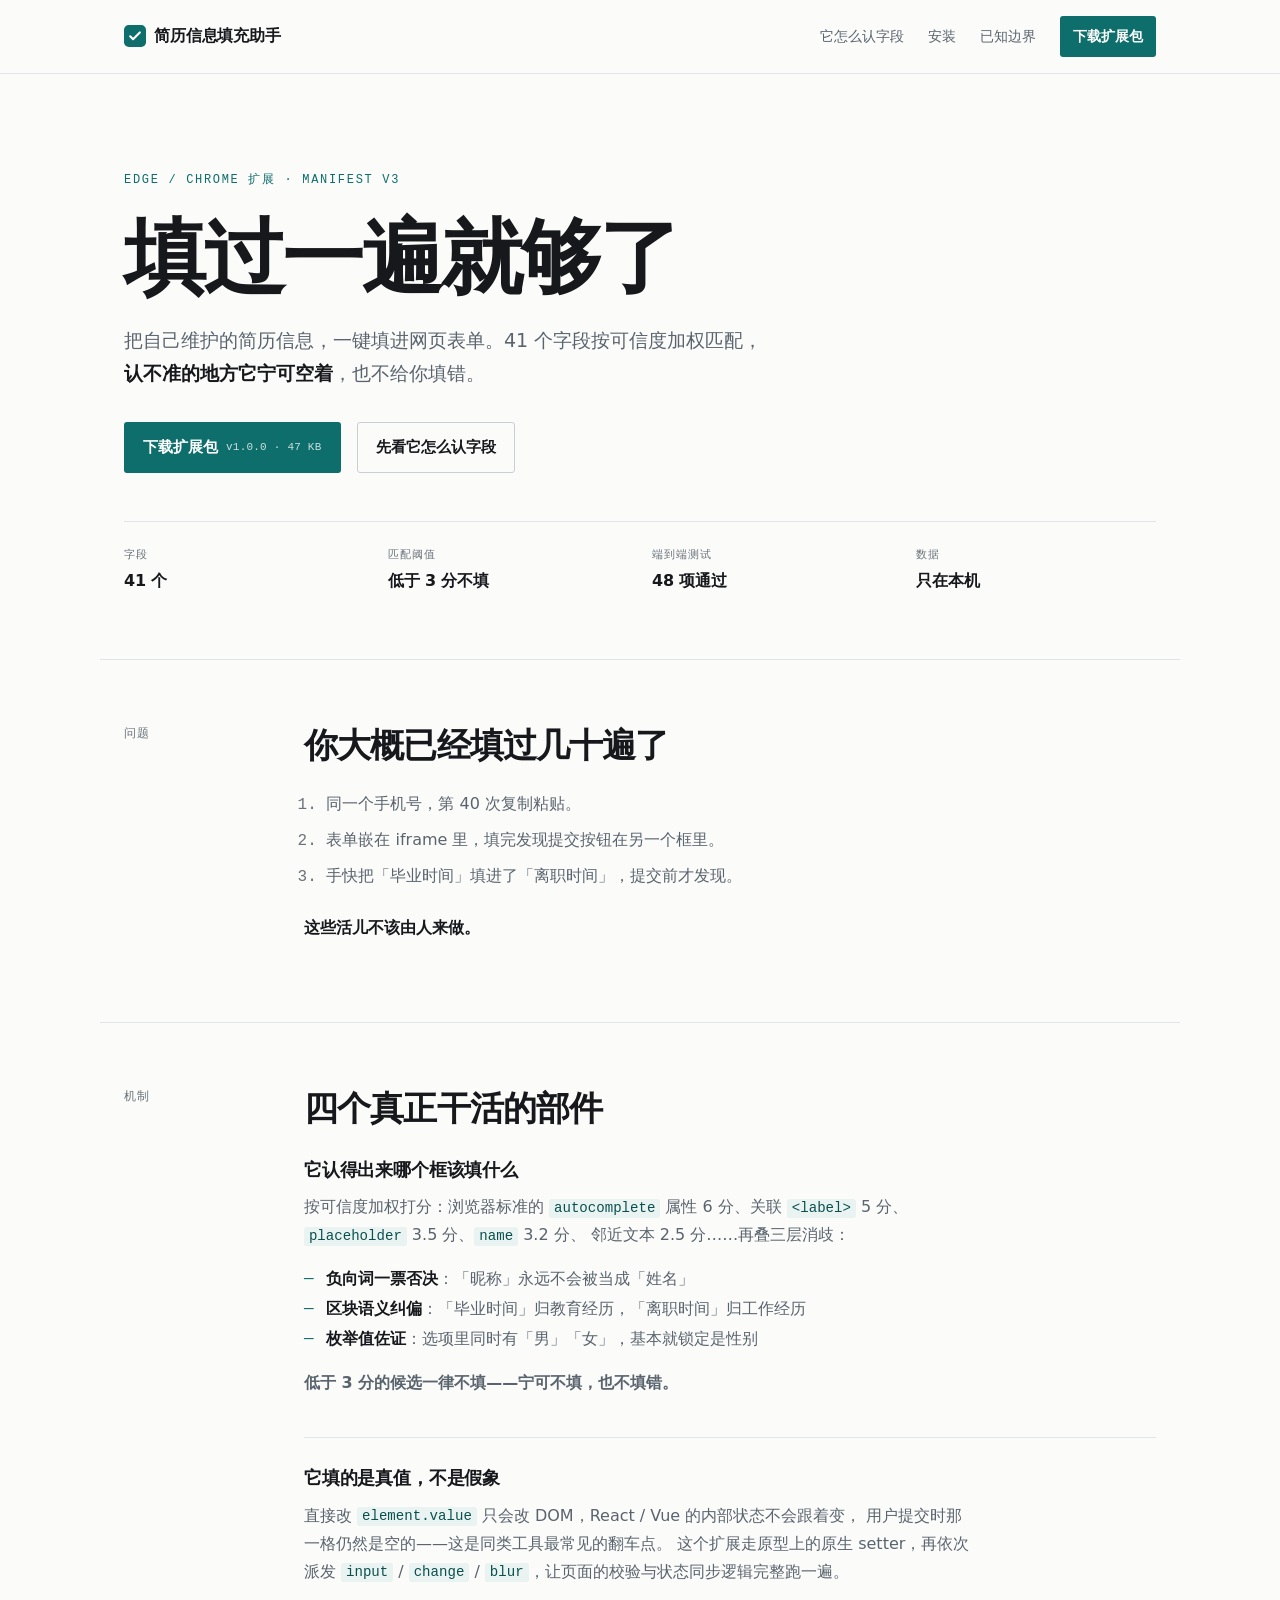
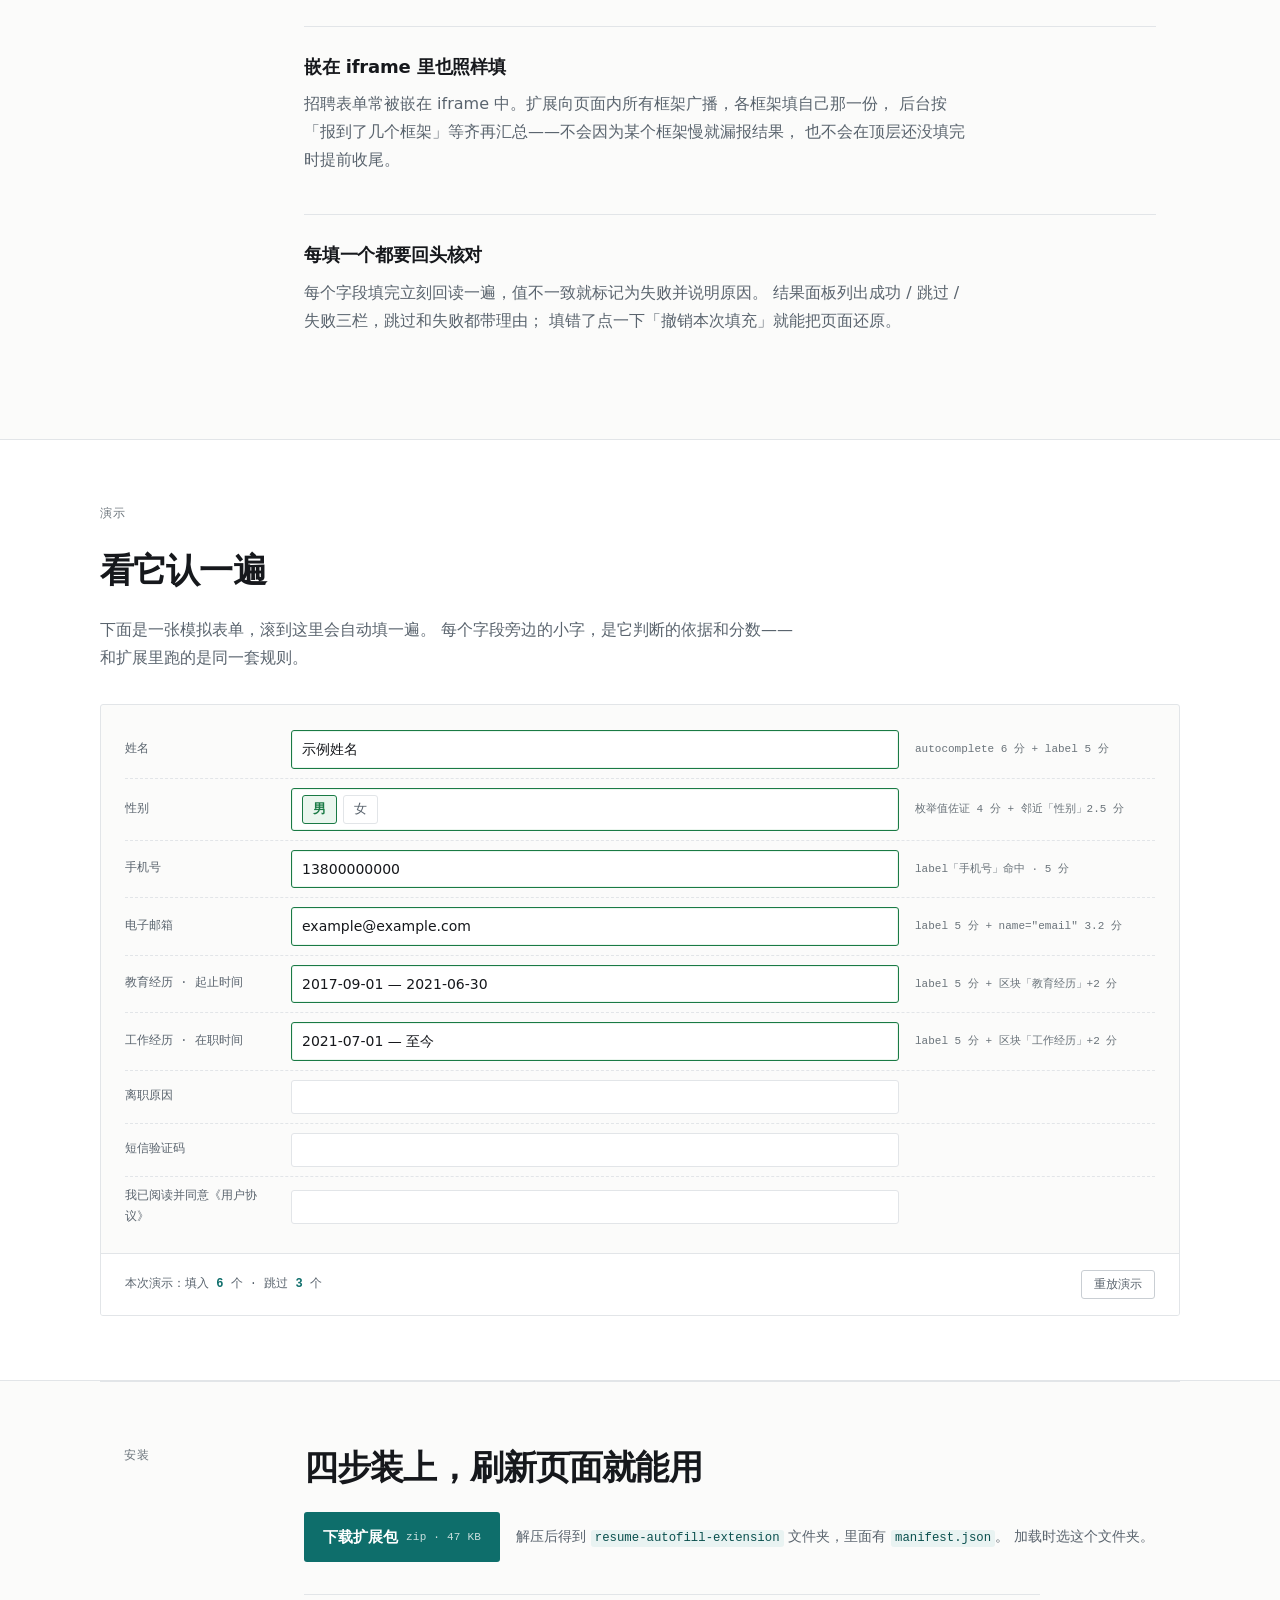
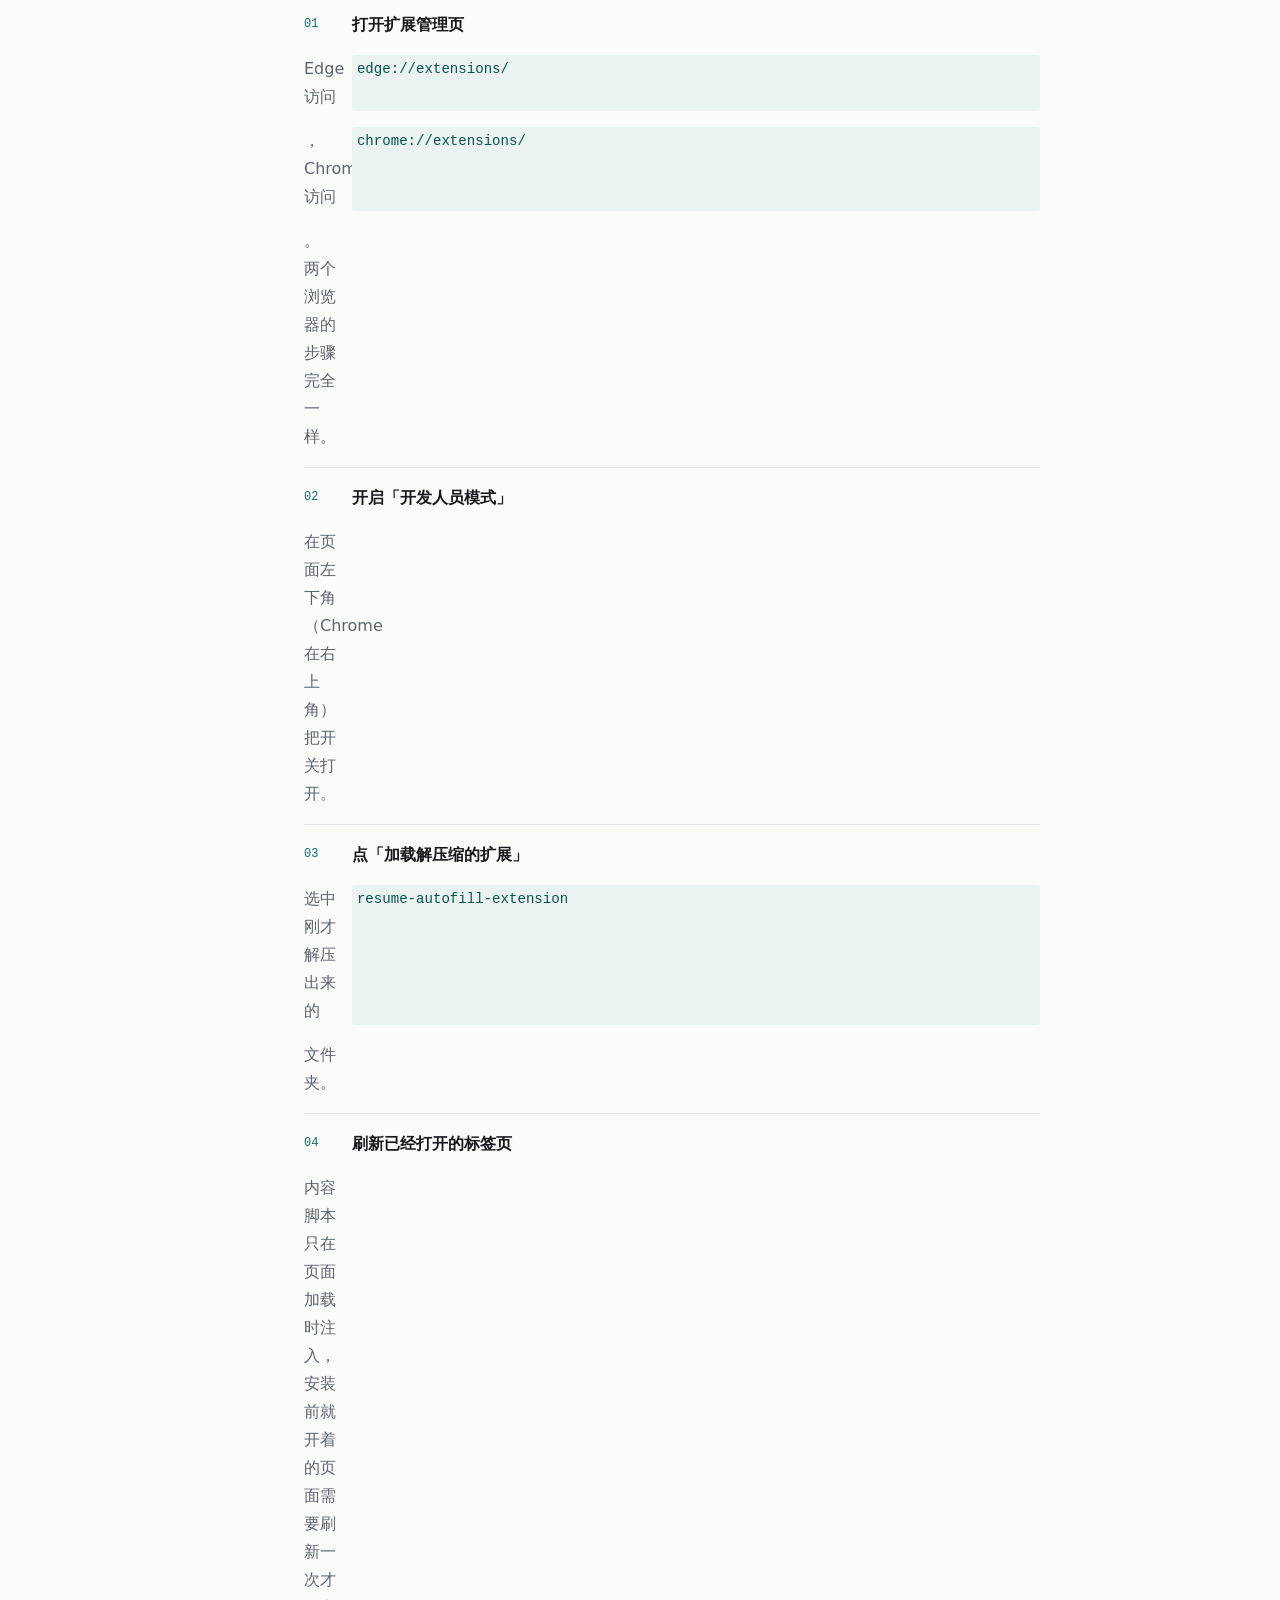
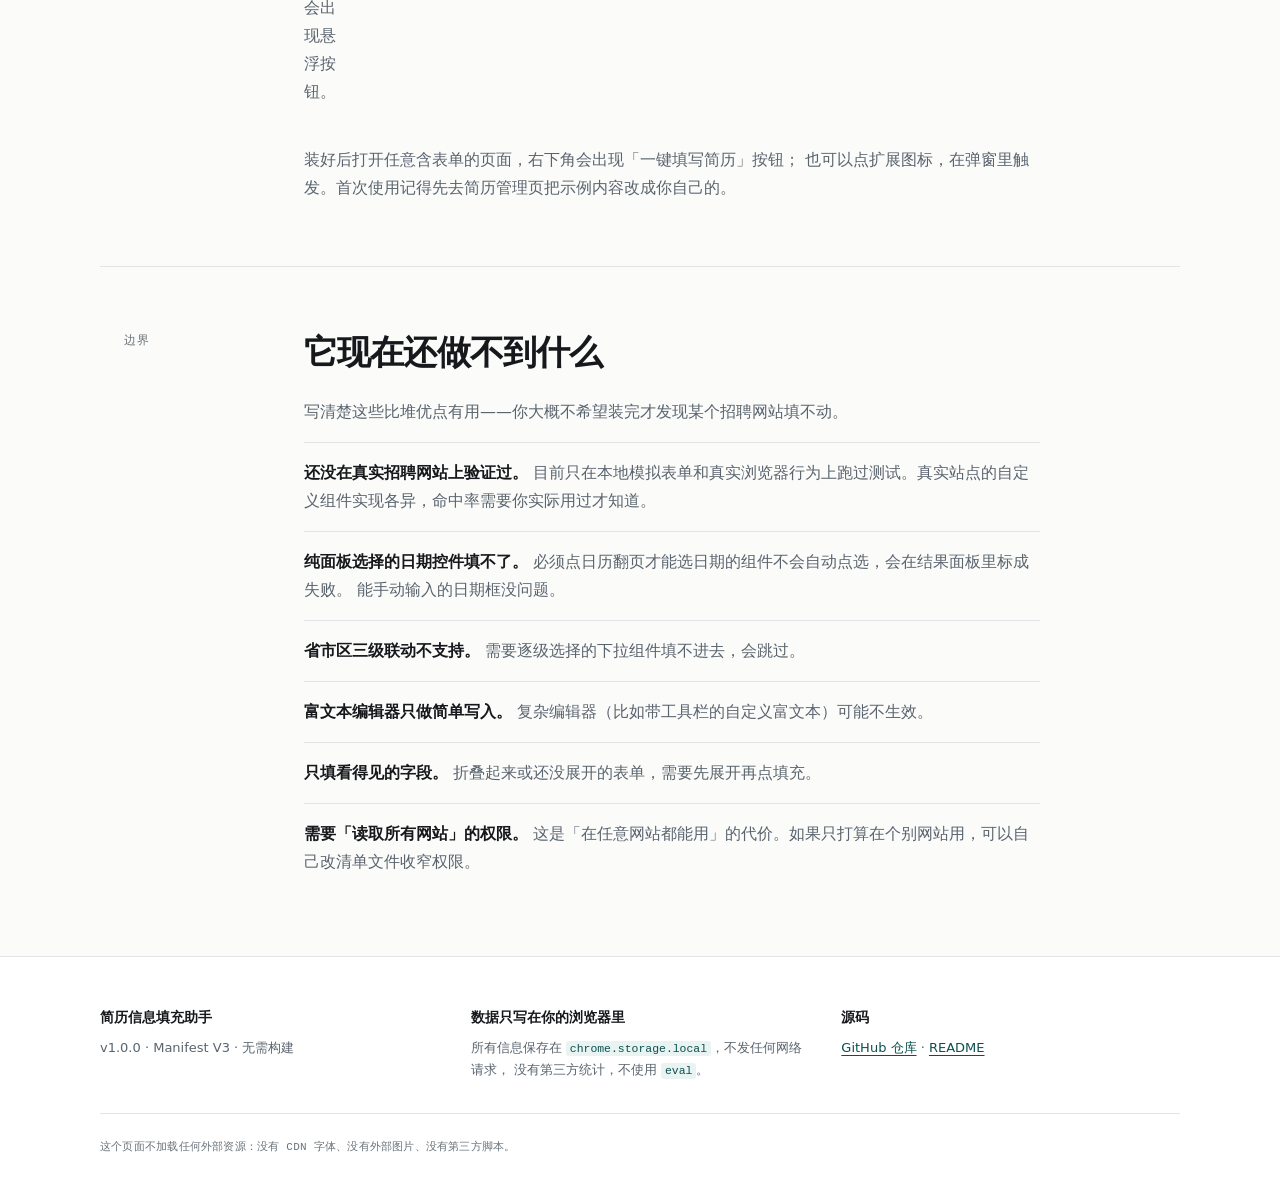
==== docs/index.html @ 6b00146b "feat(docs): 新增官方宣传站（docs/，可直接用 GitHub Pages 发布） 设计方向「一张填好的表单」：整页借用表单自己的视觉语言——左侧等宽字标签、 右侧内容、发丝分隔线，标签在" ====
<!doctype html>
<html lang="zh-CN">
  <head>
    <meta charset="utf-8" />
    <meta name="viewport" content="width=device-width, initial-scale=1" />
    <meta name="color-scheme" content="light dark" />
    <title>简历信息填充助手 — 填过一遍就够了</title>
    <meta
      name="description"
      content="Edge / Chrome 扩展：把自己维护的简历信息一键填进网页表单。41 个字段按可信度加权匹配，认不准的地方宁可空着。数据只存在你自己的浏览器里。"
    />
    <!-- 内联 SVG 图标，避免任何额外请求 -->
    <link
      rel="icon"
      href="data:image/svg+xml,%3Csvg xmlns='http://www.w3.org/2000/svg' viewBox='0 0 32 32'%3E%3Crect width='32' height='32' rx='7' fill='%230E6E6B'/%3E%3Cpath d='M9 16.5l4.2 4.2L23 10.8' stroke='%23fff' stroke-width='3' fill='none' stroke-linecap='round' stroke-linejoin='round'/%3E%3C/svg%3E"
    />
    <link rel="stylesheet" href="./styles.css" />
  </head>
  <body>
    <a class="skip" href="#main">跳到正文</a>

    <!-- ============================ 顶栏 ============================ -->
    <header class="topbar">
      <div class="topbar__inner">
        <a class="brand" href="./">
          <svg class="brand__mark" viewBox="0 0 32 32" aria-hidden="true">
            <rect width="32" height="32" rx="7" fill="currentColor" />
            <path
              d="M9 16.5l4.2 4.2L23 10.8"
              stroke="#fff"
              stroke-width="3"
              fill="none"
              stroke-linecap="round"
              stroke-linejoin="round"
            />
          </svg>
          <span class="brand__name">简历信息填充助手</span>
        </a>
        <nav class="topbar__nav" aria-label="页面导航">
          <a href="#how">它怎么认字段</a>
          <a href="#install">安装</a>
          <a href="#bounds">已知边界</a>
        </nav>
        <a class="btn btn--primary btn--sm" href="https://github.com/Kaz-stein/resume-autofill-extension/releases/latest/download/resume-autofill-extension-v1.0.0.zip">
          下载扩展包
        </a>
      </div>
    </header>

    <main id="main">
      <!-- ============================ 主张 ============================ -->
      <section class="hero">
        <p class="eyebrow">Edge / Chrome 扩展 · Manifest V3</p>
        <h1 class="hero__title">填过一遍就够了</h1>
        <p class="hero__lede">
          把自己维护的简历信息，一键填进网页表单。41 个字段按可信度加权匹配，
          <strong>认不准的地方它宁可空着</strong>，也不给你填错。
        </p>
        <div class="hero__actions">
          <a
            class="btn btn--primary"
            href="https://github.com/Kaz-stein/resume-autofill-extension/releases/latest/download/resume-autofill-extension-v1.0.0.zip"
          >
            下载扩展包
            <span class="btn__meta">v1.0.0 · 47 KB</span>
          </a>
          <a class="btn btn--ghost" href="#how">先看它怎么认字段</a>
        </div>
        <ul class="facts">
          <li><span class="facts__k">字段</span><span class="facts__v">41 个</span></li>
          <li><span class="facts__k">匹配阈值</span><span class="facts__v">低于 3 分不填</span></li>
          <li><span class="facts__k">端到端测试</span><span class="facts__v">48 项通过</span></li>
          <li><span class="facts__k">数据</span><span class="facts__v">只在本机</span></li>
        </ul>
      </section>

      <!-- ============================ 问题 ============================ -->
      <section class="band" id="problem">
        <p class="label">问题</p>
        <div class="band__body">
          <h2>你大概已经填过几十遍了</h2>
          <ol class="pain">
            <li>同一个手机号，第 40 次复制粘贴。</li>
            <li>表单嵌在 iframe 里，填完发现提交按钮在另一个框里。</li>
            <li>手快把「毕业时间」填进了「离职时间」，提交前才发现。</li>
          </ol>
          <p class="band__tail">这些活儿不该由人来做。</p>
        </div>
      </section>

      <!-- ============================ 机制 ============================ -->
      <section class="band" id="how">
        <p class="label">机制</p>
        <div class="band__body">
          <h2>四个真正干活的部件</h2>

          <article class="mech">
            <h3 class="mech__title">它认得出来哪个框该填什么</h3>
            <p>
              按可信度加权打分：浏览器标准的 <code>autocomplete</code> 属性 6 分、关联
              <code>&lt;label&gt;</code> 5 分、<code>placeholder</code> 3.5 分、<code>name</code> 3.2 分、
              邻近文本 2.5 分……再叠三层消歧：
            </p>
            <ul class="ticks">
              <li><b>负向词一票否决</b>：「昵称」永远不会被当成「姓名」</li>
              <li><b>区块语义纠偏</b>：「毕业时间」归教育经历，「离职时间」归工作经历</li>
              <li><b>枚举值佐证</b>：选项里同时有「男」「女」，基本就锁定是性别</li>
            </ul>
            <p class="mech__foot">低于 3 分的候选一律不填——宁可不填，也不填错。</p>
          </article>

          <article class="mech">
            <h3 class="mech__title">它填的是真值，不是假象</h3>
            <p>
              直接改 <code>element.value</code> 只会改 DOM，React / Vue 的内部状态不会跟着变，
              用户提交时那一格仍然是空的——这是同类工具最常见的翻车点。
              这个扩展走原型上的原生 setter，再依次派发 <code>input</code> / <code>change</code> /
              <code>blur</code>，让页面的校验与状态同步逻辑完整跑一遍。
            </p>
          </article>

          <article class="mech">
            <h3 class="mech__title">嵌在 iframe 里也照样填</h3>
            <p>
              招聘表单常被嵌在 iframe 中。扩展向页面内所有框架广播，各框架填自己那一份，
              后台按「报到了几个框架」等齐再汇总——不会因为某个框架慢就漏报结果，
              也不会在顶层还没填完时提前收尾。
            </p>
          </article>

          <article class="mech">
            <h3 class="mech__title">每填一个都要回头核对</h3>
            <p>
              每个字段填完立刻回读一遍，值不一致就标记为失败并说明原因。
              结果面板列出成功 / 跳过 / 失败三栏，跳过和失败都带理由；
              填错了点一下「撤销本次填充」就能把页面还原。
            </p>
          </article>
        </div>
      </section>

      <!-- ============================ 签名：演示 ============================ -->
      <section class="demo" id="demo">
        <div class="demo__head">
          <p class="label">演示</p>
          <h2>看它认一遍</h2>
          <p class="demo__lede">
            下面是一张模拟表单，滚到这里会自动填一遍。
            每个字段旁边的小字，是它判断的依据和分数——和扩展里跑的是同一套规则。
          </p>
        </div>

        <figure class="board">
          <div class="board__form" id="demoForm">
            <div class="row" data-fill="示例姓名" data-why="autocomplete 6 分 + label 5 分">
              <span class="row__label">姓名</span>
              <span class="row__input"><span class="row__value"></span></span>
              <span class="row__why"></span>
            </div>

            <div class="row row--choice" data-fill="男" data-why="枚举值佐证 4 分 + 邻近「性别」2.5 分">
              <span class="row__label">性别</span>
              <span class="row__input row__input--choice">
                <span class="chip" data-choice="男">男</span>
                <span class="chip" data-choice="女">女</span>
              </span>
              <span class="row__why"></span>
            </div>

            <div class="row" data-fill="13800000000" data-why="label「手机号」命中 · 5 分">
              <span class="row__label">手机号</span>
              <span class="row__input"><span class="row__value"></span></span>
              <span class="row__why"></span>
            </div>

            <div class="row" data-fill="example@example.com" data-why="label 5 分 + name=&quot;email&quot; 3.2 分">
              <span class="row__label">电子邮箱</span>
              <span class="row__input"><span class="row__value"></span></span>
              <span class="row__why"></span>
            </div>

            <div class="row" data-fill="2017-09-01 — 2021-06-30" data-why="label 5 分 + 区块「教育经历」+2 分">
              <span class="row__label">教育经历 · 起止时间</span>
              <span class="row__input"><span class="row__value"></span></span>
              <span class="row__why"></span>
            </div>

            <div class="row" data-fill="2021-07-01 — 至今" data-why="label 5 分 + 区块「工作经历」+2 分">
              <span class="row__label">工作经历 · 在职时间</span>
              <span class="row__input"><span class="row__value"></span></span>
              <span class="row__why"></span>
            </div>

            <div class="row row--skip" data-skip="简历里这一项是空的">
              <span class="row__label">离职原因</span>
              <span class="row__input"><span class="row__value"></span></span>
              <span class="row__why"></span>
            </div>

            <div class="row row--skip" data-skip="字段名命中干扰词，直接不看">
              <span class="row__label">短信验证码</span>
              <span class="row__input"><span class="row__value"></span></span>
              <span class="row__why"></span>
            </div>

            <div class="row row--skip" data-skip="没有任何字段和它匹配">
              <span class="row__label">我已阅读并同意《用户协议》</span>
              <span class="row__input"><span class="row__value row__value--box"></span></span>
              <span class="row__why"></span>
            </div>
          </div>

          <figcaption class="board__foot">
            <p class="board__result" id="demoResult">本次演示：填入 <b>6</b> 个 · 跳过 <b>3</b> 个</p>
            <button class="replay" type="button" id="demoReplay">重放演示</button>
          </figcaption>
          <noscript>
            <p class="board__result" style="padding: 0 24px 16px">
              演示动画需要 JavaScript；上面「机制」一节的规则说明不受影响。
            </p>
          </noscript>
        </figure>
      </section>

      <!-- ============================ 安装 ============================ -->
      <section class="band" id="install">
        <p class="label">安装</p>
        <div class="band__body">
          <h2>四步装上，刷新页面就能用</h2>

          <div class="install__cta">
            <a
              class="btn btn--primary"
              href="https://github.com/Kaz-stein/resume-autofill-extension/releases/latest/download/resume-autofill-extension-v1.0.0.zip"
            >
              下载扩展包
              <span class="btn__meta">zip · 47 KB</span>
            </a>
            <p class="install__note">
              解压后得到 <code>resume-autofill-extension</code> 文件夹，里面有 <code>manifest.json</code>。
              加载时选这个文件夹。
            </p>
          </div>

          <ol class="steps">
            <li>
              <b>打开扩展管理页</b>
              Edge 访问 <code>edge://extensions/</code>，Chrome 访问 <code>chrome://extensions/</code>。
              两个浏览器的步骤完全一样。
            </li>
            <li>
              <b>开启「开发人员模式」</b>
              在页面左下角（Chrome 在右上角）把开关打开。
            </li>
            <li>
              <b>点「加载解压缩的扩展」</b>
              选中刚才解压出来的 <code>resume-autofill-extension</code> 文件夹。
            </li>
            <li>
              <b>刷新已经打开的标签页</b>
              内容脚本只在页面加载时注入，安装前就开着的页面需要刷新一次才会出现悬浮按钮。
            </li>
          </ol>

          <p class="install__after">
            装好后打开任意含表单的页面，右下角会出现「一键填写简历」按钮；
            也可以点扩展图标，在弹窗里触发。首次使用记得先去简历管理页把示例内容改成你自己的。
          </p>
        </div>
      </section>

      <!-- ============================ 边界 ============================ -->
      <section class="band" id="bounds">
        <p class="label">边界</p>
        <div class="band__body">
          <h2>它现在还做不到什么</h2>
          <p class="band__lede">
            写清楚这些比堆优点有用——你大概不希望装完才发现某个招聘网站填不动。
          </p>
          <ul class="bounds">
            <li>
              <b>还没在真实招聘网站上验证过。</b>
              目前只在本地模拟表单和真实浏览器行为上跑过测试。真实站点的自定义组件实现各异，命中率需要你实际用过才知道。
            </li>
            <li>
              <b>纯面板选择的日期控件填不了。</b>
              必须点日历翻页才能选日期的组件不会自动点选，会在结果面板里标成失败。
              能手动输入的日期框没问题。
            </li>
            <li>
              <b>省市区三级联动不支持。</b>
              需要逐级选择的下拉组件填不进去，会跳过。
            </li>
            <li>
              <b>富文本编辑器只做简单写入。</b>
              复杂编辑器（比如带工具栏的自定义富文本）可能不生效。
            </li>
            <li>
              <b>只填看得见的字段。</b>
              折叠起来或还没展开的表单，需要先展开再点填充。
            </li>
            <li>
              <b>需要「读取所有网站」的权限。</b>
              这是「在任意网站都能用」的代价。如果只打算在个别网站用，可以自己改清单文件收窄权限。
            </li>
          </ul>
        </div>
      </section>
    </main>

    <!-- ============================ 页脚 ============================ -->
    <footer class="foot">
      <div class="foot__inner">
        <div class="foot__col">
          <p class="foot__title">简历信息填充助手</p>
          <p class="foot__meta">v1.0.0 · Manifest V3 · 无需构建</p>
        </div>
        <div class="foot__col">
          <p class="foot__title">数据只写在你的浏览器里</p>
          <p class="foot__meta">
            所有信息保存在 <code>chrome.storage.local</code>，不发任何网络请求，
            没有第三方统计，不使用 <code>eval</code>。
          </p>
        </div>
        <div class="foot__col">
          <p class="foot__title">源码</p>
          <p class="foot__meta">
            <a href="https://github.com/Kaz-stein/resume-autofill-extension">GitHub 仓库</a> ·
            <a href="https://github.com/Kaz-stein/resume-autofill-extension/blob/main/README.md">README</a>
          </p>
        </div>
      </div>
      <p class="foot__quiet">
        这个页面不加载任何外部资源：没有 CDN 字体、没有外部图片、没有第三方脚本。
      </p>
    </footer>

    <script src="./script.js"></script>
  </body>
</html>
---- docs/styles.css ----
/* ============================================================================
 * 简历信息填充助手 · 官网样式
 *
 * 设计概念：「一张填好的表单」
 *   整页借用表单自己的视觉语言——左侧等宽字标签、右侧内容、发丝分隔线，
 *   让页面本身就像一张被认真填过的表格。全站字体只用系统栈，不加载任何外部资源。
 *
 * 设计 token 全部集中在 :root，改配色只需要动这里。
 * ========================================================================== */

:root {
  /* ---- 配色：纸白 + 墨黑 + 深青（信任感），绿色只用于「已填入 / 校验通过」---- */
  --paper: #fbfbfa;
  --surface: #ffffff;
  --ink: #16181c;
  --ink-soft: #5a646e;
  --ink-faint: #6a737a; /* 小字号标签用色，必须满足 AA（≥4.5:1），不能只图“浅得好看” */
  --rule: #e2e5e8;
  --rule-strong: #c9ced3;
  --brand: #0e6e6b;
  --brand-ink: #0a504e;
  --brand-wash: #e9f3f2;
  --filled: #1a7a45;
  --filled-wash: #eaf6ee;

  /* ---- 字体：标题 / 正文用中文系统栈，标签与数据用等宽 ---- */
  --sans: "PingFang SC", "Microsoft YaHei", "Noto Sans SC", system-ui, -apple-system, "Segoe UI",
    sans-serif;
  --mono: ui-monospace, "Cascadia Mono", "Cascadia Code", Consolas, "SF Mono", "Roboto Mono", monospace;

  /* ---- 间距节奏：8px 基准 ---- */
  --s1: 8px;
  --s2: 16px;
  --s3: 24px;
  --s4: 32px;
  --s5: 48px;
  --s6: 64px;
  --s7: 96px;

  --radius: 3px; /* 刻意用很小的圆角：贴近表单控件的观感，避开「AI 风」大圆角 */
  --maxw: 1080px;
}

@media (prefers-color-scheme: dark) {
  :root {
    --paper: #101317;
    --surface: #171b20;
    --ink: #e9ecef;
    --ink-soft: #a2acb5;
    --ink-faint: #78828b;
    --rule: #262c33;
    --rule-strong: #3a424a;
    --brand: #4fb3ae;
    --brand-ink: #7dd3ce;
    --brand-wash: #12292a;
    --filled: #4dbd7a;
    --filled-wash: #12291c;
  }
}

*,
*::before,
*::after {
  box-sizing: border-box;
}

html {
  scroll-behavior: smooth;
}

body {
  margin: 0;
  background: var(--paper);
  color: var(--ink);
  font-family: var(--sans);
  font-size: 16px;
  line-height: 1.75;
  -webkit-font-smoothing: antialiased;
}

/* 关掉动画时不要平滑滚动，避免「关了动效但页面还在动」 */
@media (prefers-reduced-motion: reduce) {
  html {
    scroll-behavior: auto;
  }
}

code {
  font-family: var(--mono);
  font-size: 0.88em;
  padding: 0.1em 0.35em;
  background: var(--brand-wash);
  color: var(--brand-ink);
  border-radius: var(--radius);
  word-break: break-word;
}

/* 键盘焦点：全站统一，任何时候都看得见 */
:focus-visible {
  outline: 2px solid var(--brand);
  outline-offset: 3px;
  border-radius: 2px;
}

a {
  color: var(--brand-ink);
  text-underline-offset: 3px;
}

.skip {
  position: absolute;
  left: -9999px;
}

.skip:focus {
  left: var(--s2);
  top: var(--s2);
  z-index: 20;
  padding: var(--s1) var(--s2);
  background: var(--surface);
  border: 1px solid var(--rule-strong);
  border-radius: var(--radius);
}

/* ============================== 顶栏 ============================== */

.topbar {
  position: sticky;
  top: 0;
  z-index: 10;
  background: color-mix(in srgb, var(--paper) 88%, transparent);
  backdrop-filter: blur(10px);
  border-bottom: 1px solid var(--rule);
}

.topbar__inner {
  max-width: var(--maxw);
  margin: 0 auto;
  padding: var(--s2) var(--s3);
  display: flex;
  align-items: center;
  gap: var(--s3);
}

.brand {
  display: flex;
  align-items: center;
  gap: var(--s1);
  color: var(--ink);
  text-decoration: none;
  font-weight: 600;
  letter-spacing: -0.01em;
}

.brand__mark {
  width: 22px;
  height: 22px;
  color: var(--brand);
  flex: none;
}

.topbar__nav {
  margin-left: auto;
  display: flex;
  gap: var(--s3);
  font-size: 14px;
}

.topbar__nav a {
  color: var(--ink-soft);
  text-decoration: none;
}

.topbar__nav a:hover {
  color: var(--ink);
  text-decoration: underline;
}

/* ============================== 按钮 ============================== */

.btn {
  display: inline-flex;
  align-items: center;
  gap: var(--s1);
  padding: 11px 18px;
  font: inherit;
  font-size: 15px;
  font-weight: 600;
  text-decoration: none;
  border: 1px solid transparent;
  border-radius: var(--radius);
  cursor: pointer;
  transition: background 0.15s ease, border-color 0.15s ease, transform 0.1s ease;
}

.btn--sm {
  padding: 7px 12px;
  font-size: 14px;
}

.btn--primary {
  background: var(--brand);
  color: #fff;
}

.btn--primary:hover {
  background: var(--brand-ink);
}

.btn--ghost {
  background: transparent;
  border-color: var(--rule-strong);
  color: var(--ink);
}

.btn--ghost:hover {
  border-color: var(--ink-soft);
  background: var(--surface);
}

.btn:active {
  transform: translateY(1px);
}

.btn__meta {
  font-family: var(--mono);
  font-size: 11px;
  font-weight: 400;
  opacity: 0.78;
  letter-spacing: 0.02em;
}

/* ============================== 主张 ============================== */

.hero {
  max-width: var(--maxw);
  margin: 0 auto;
  padding: var(--s7) var(--s3) var(--s6);
}

.eyebrow {
  margin: 0 0 var(--s3);
  font-family: var(--mono);
  font-size: 12px;
  letter-spacing: 0.14em;
  color: var(--brand);
  text-transform: uppercase;
}

.hero__title {
  margin: 0;
  font-size: clamp(40px, 8.5vw, 82px);
  line-height: 1.04;
  letter-spacing: -0.035em;
  font-weight: 800;
}

.hero__lede {
  max-width: 34em;
  margin: var(--s3) 0 0;
  font-size: clamp(16px, 2.2vw, 19px);
  color: var(--ink-soft);
}

.hero__lede strong {
  color: var(--ink);
  font-weight: 600;
}

.hero__actions {
  display: flex;
  flex-wrap: wrap;
  gap: var(--s2);
  margin-top: var(--s4);
}

.facts {
  display: grid;
  grid-template-columns: repeat(auto-fit, minmax(140px, 1fr));
  gap: var(--s2) var(--s3);
  margin: var(--s5) 0 0;
  padding: var(--s3) 0 0;
  border-top: 1px solid var(--rule);
  list-style: none;
}

.facts__k {
  display: block;
  font-family: var(--mono);
  font-size: 11px;
  letter-spacing: 0.1em;
  color: var(--ink-faint);
}

.facts__v {
  display: block;
  margin-top: 2px;
  font-weight: 600;
  letter-spacing: -0.01em;
}

/* ============================== 章节骨架 ==============================
 * 「标签 + 内容」双栏：桌面端左列是等宽标签（滚动时吸顶），窄屏折成上下堆叠。
 * 全站每个章节共用这一套骨架，保证节奏一致。
 */

.band {
  max-width: var(--maxw);
  margin: 0 auto;
  padding: var(--s6) var(--s3);
  display: grid;
  grid-template-columns: 148px minmax(0, 1fr);
  gap: var(--s4);
  border-top: 1px solid var(--rule);
}

.label {
  margin: 0;
  font-family: var(--mono);
  font-size: 12px;
  letter-spacing: 0.12em;
  color: var(--ink-faint);
  position: sticky;
  top: 84px;
  align-self: start;
}

.band__body h2 {
  margin: 0 0 var(--s3);
  font-size: clamp(24px, 3.4vw, 34px);
  line-height: 1.25;
  letter-spacing: -0.025em;
  font-weight: 700;
}

.band__lede,
.band__tail {
  max-width: 42em;
  color: var(--ink-soft);
}

.band__tail {
  margin-top: var(--s3);
  font-weight: 600;
  color: var(--ink);
}

/* ---- 问题 ---- */

.pain {
  margin: 0;
  padding-left: 1.4em;
  max-width: 40em;
  color: var(--ink-soft);
}

.pain li {
  margin-bottom: var(--s1);
}

.pain li::marker {
  font-family: var(--mono);
  color: var(--ink-faint);
}

/* ---- 机制 ---- */

.mech {
  padding: var(--s3) 0;
  border-top: 1px solid var(--rule);
}

.mech:first-of-type {
  border-top: none;
  padding-top: 0;
}

.mech__title {
  margin: 0 0 var(--s1);
  font-size: 18px;
  font-weight: 700;
  letter-spacing: -0.01em;
}

.mech p {
  margin: 0 0 var(--s2);
  max-width: 42em;
  color: var(--ink-soft);
}

.mech__foot {
  font-weight: 600;
  color: var(--ink);
}

.ticks {
  margin: 0 0 var(--s2);
  padding: 0;
  list-style: none;
  max-width: 42em;
}

.ticks li {
  position: relative;
  padding-left: 1.4em;
  margin-bottom: 2px;
  color: var(--ink-soft);
}

.ticks li::before {
  content: "—";
  position: absolute;
  left: 0;
  font-family: var(--mono);
  color: var(--brand);
}

.ticks b {
  color: var(--ink);
  font-weight: 600;
}

/* ============================== 签名：演示 ============================== */

.demo {
  background: var(--surface);
  border-top: 1px solid var(--rule);
  border-bottom: 1px solid var(--rule);
  padding: var(--s6) var(--s3);
}

.demo__head {
  max-width: var(--maxw);
  margin: 0 auto var(--s4);
}

.demo__head h2 {
  margin: 0 0 var(--s2);
  font-size: clamp(24px, 3.4vw, 34px);
  letter-spacing: -0.025em;
}

.demo__head .label {
  position: static;
  margin-bottom: var(--s2);
}

.demo__lede {
  max-width: 44em;
  margin: 0;
  color: var(--ink-soft);
}

.board {
  max-width: var(--maxw);
  margin: 0 auto;
  border: 1px solid var(--rule);
  border-radius: var(--radius);
  background: var(--paper);
  overflow: hidden;
}

.board__form {
  padding: var(--s2) var(--s3);
}

/* 演示里的每一行 = 一个字段：标签 / 输入框 / 判断依据 */
.row {
  display: grid;
  grid-template-columns: minmax(88px, 150px) minmax(0, 1fr) minmax(0, 15em);
  align-items: center;
  gap: var(--s2);
  padding: 9px 0;
  border-bottom: 1px dashed var(--rule);
}

.row:last-child {
  border-bottom: none;
}

.row__label {
  font-family: var(--mono);
  font-size: 12px;
  color: var(--ink-soft);
}

.row__input {
  display: flex;
  align-items: center;
  gap: 6px;
  min-height: 34px;
  padding: 6px 10px;
  background: var(--surface);
  border: 1px solid var(--rule);
  border-radius: var(--radius);
  color: var(--ink);
  font-size: 14px;
}

.row__value {
  opacity: 0;
  transform: translateY(2px);
  transition: opacity 0.22s ease, transform 0.22s ease;
  word-break: break-all;
}

/* 填入完成：绿色描边，和扩展在页面上高亮刚填字段的颜色一致 */
.row.is-filled .row__input {
  border-color: var(--filled);
  box-shadow: inset 0 0 0 1px var(--filled-wash);
}

.row.is-filled .row__value {
  opacity: 1;
  transform: none;
}

.row__why {
  font-family: var(--mono);
  font-size: 11px;
  line-height: 1.5;
  color: var(--ink-faint);
  opacity: 0;
  transition: opacity 0.25s ease;
}

.row.is-filled .row__why,
.row.is-skipped .row__why {
  opacity: 1;
}

/* 被跳过的字段：虚线边框 + 灰字，明确区分于「填上了」 */
.row.is-skipped .row__input {
  border-style: dashed;
  background: transparent;
}

.row.is-skipped .row__why {
  color: var(--ink-faint);
}

.chip {
  padding: 2px 10px;
  font-size: 13px;
  border: 1px solid var(--rule);
  border-radius: var(--radius);
  color: var(--ink-soft);
  transition: background 0.2s ease, color 0.2s ease, border-color 0.2s ease;
}

.row.is-filled .chip[data-choice="男"] {
  background: var(--filled-wash);
  border-color: var(--filled);
  color: var(--filled);
  font-weight: 600;
}

.row__value--box {
  width: 15px;
  height: 15px;
  border: 1px solid var(--rule-strong);
  border-radius: 2px;
}

.board__foot {
  display: flex;
  flex-wrap: wrap;
  align-items: center;
  justify-content: space-between;
  gap: var(--s2);
  padding: var(--s2) var(--s3);
  border-top: 1px solid var(--rule);
  background: var(--surface);
}

.board__result {
  margin: 0;
  font-family: var(--mono);
  font-size: 12px;
  color: var(--ink-soft);
}

.board__result b {
  color: var(--brand);
  font-weight: 600;
}

.replay {
  padding: 5px 12px;
  font-family: var(--mono);
  font-size: 12px;
  color: var(--ink-soft);
  background: transparent;
  border: 1px solid var(--rule-strong);
  border-radius: var(--radius);
  cursor: pointer;
}

.replay:hover {
  color: var(--brand-ink);
  border-color: var(--brand);
  background: var(--brand-wash);
}

/* ============================== 安装 ============================== */

.install__cta {
  display: flex;
  flex-wrap: wrap;
  align-items: center;
  gap: var(--s2);
  margin-bottom: var(--s4);
}

.install__note {
  flex: 1 1 20em;
  margin: 0;
  font-size: 14px;
  color: var(--ink-soft);
}

.steps {
  counter-reset: step;
  margin: 0;
  padding: 0;
  list-style: none;
  max-width: 46em;
}

.steps li {
  counter-increment: step;
  display: grid;
  grid-template-columns: 32px minmax(0, 1fr);
  gap: var(--s2);
  padding: var(--s2) 0;
  border-top: 1px solid var(--rule);
  color: var(--ink-soft);
}

/* 这里的 01 / 02 是真的步骤顺序，编号承载了信息，不是装饰 */
.steps li::before {
  content: counter(step, decimal-leading-zero);
  font-family: var(--mono);
  font-size: 12px;
  color: var(--brand);
  padding-top: 3px;
}

.steps b {
  display: block;
  color: var(--ink);
  font-weight: 600;
}

.install__after {
  max-width: 46em;
  margin: var(--s3) 0 0;
  color: var(--ink-soft);
}

/* ============================== 边界 ============================== */

.bounds {
  margin: 0;
  padding: 0;
  list-style: none;
  max-width: 46em;
}

.bounds li {
  padding: var(--s2) 0;
  border-top: 1px solid var(--rule);
  color: var(--ink-soft);
}

.bounds b {
  color: var(--ink);
  font-weight: 600;
}

/* ============================== 页脚 ============================== */

.foot {
  border-top: 1px solid var(--rule);
  padding: var(--s5) var(--s3) var(--s4);
  background: var(--surface);
}

.foot__inner {
  max-width: var(--maxw);
  margin: 0 auto;
  display: grid;
  grid-template-columns: repeat(auto-fit, minmax(220px, 1fr));
  gap: var(--s4);
}

.foot__title {
  margin: 0 0 var(--s1);
  font-weight: 600;
  font-size: 14px;
}

.foot__meta {
  margin: 0;
  font-size: 13px;
  line-height: 1.7;
  color: var(--ink-soft);
}

.foot__quiet {
  max-width: var(--maxw);
  margin: var(--s4) auto 0;
  padding-top: var(--s3);
  border-top: 1px solid var(--rule);
  font-family: var(--mono);
  font-size: 11px;
  letter-spacing: 0.02em;
  color: var(--ink-faint);
}

/* ============================== 窄屏 ==============================
 * 双栏折成单栏；演示区不再横向排布，判断依据挪到输入框下方。
 */

@media (max-width: 860px) {
  .topbar__nav {
    display: none;
  }

  .band {
    grid-template-columns: minmax(0, 1fr);
    gap: var(--s2);
    padding: var(--s5) var(--s2);
  }

  .label {
    position: static;
  }

  .hero {
    padding: var(--s5) var(--s2) var(--s4);
  }

  .row {
    grid-template-columns: minmax(0, 1fr);
    gap: 6px;
    padding: var(--s2) 0;
  }

  .row__why {
    padding-left: 2px;
  }
}

@media (max-width: 420px) {
  .topbar__inner {
    padding: var(--s2) var(--s2);
  }

  .brand__name {
    display: none; /* 极窄屏只留图标，避免顶栏换行 */
  }

  .board__form,
  .board__foot {
    padding-left: var(--s2);
    padding-right: var(--s2);
  }
}

/* 关闭动效时：直接呈现终态，不做任何过渡 */
@media (prefers-reduced-motion: reduce) {
  .row__value,
  .row__why,
  .chip,
  .btn {
    transition: none !important;
  }

  .row__value {
    transform: none;
  }
}
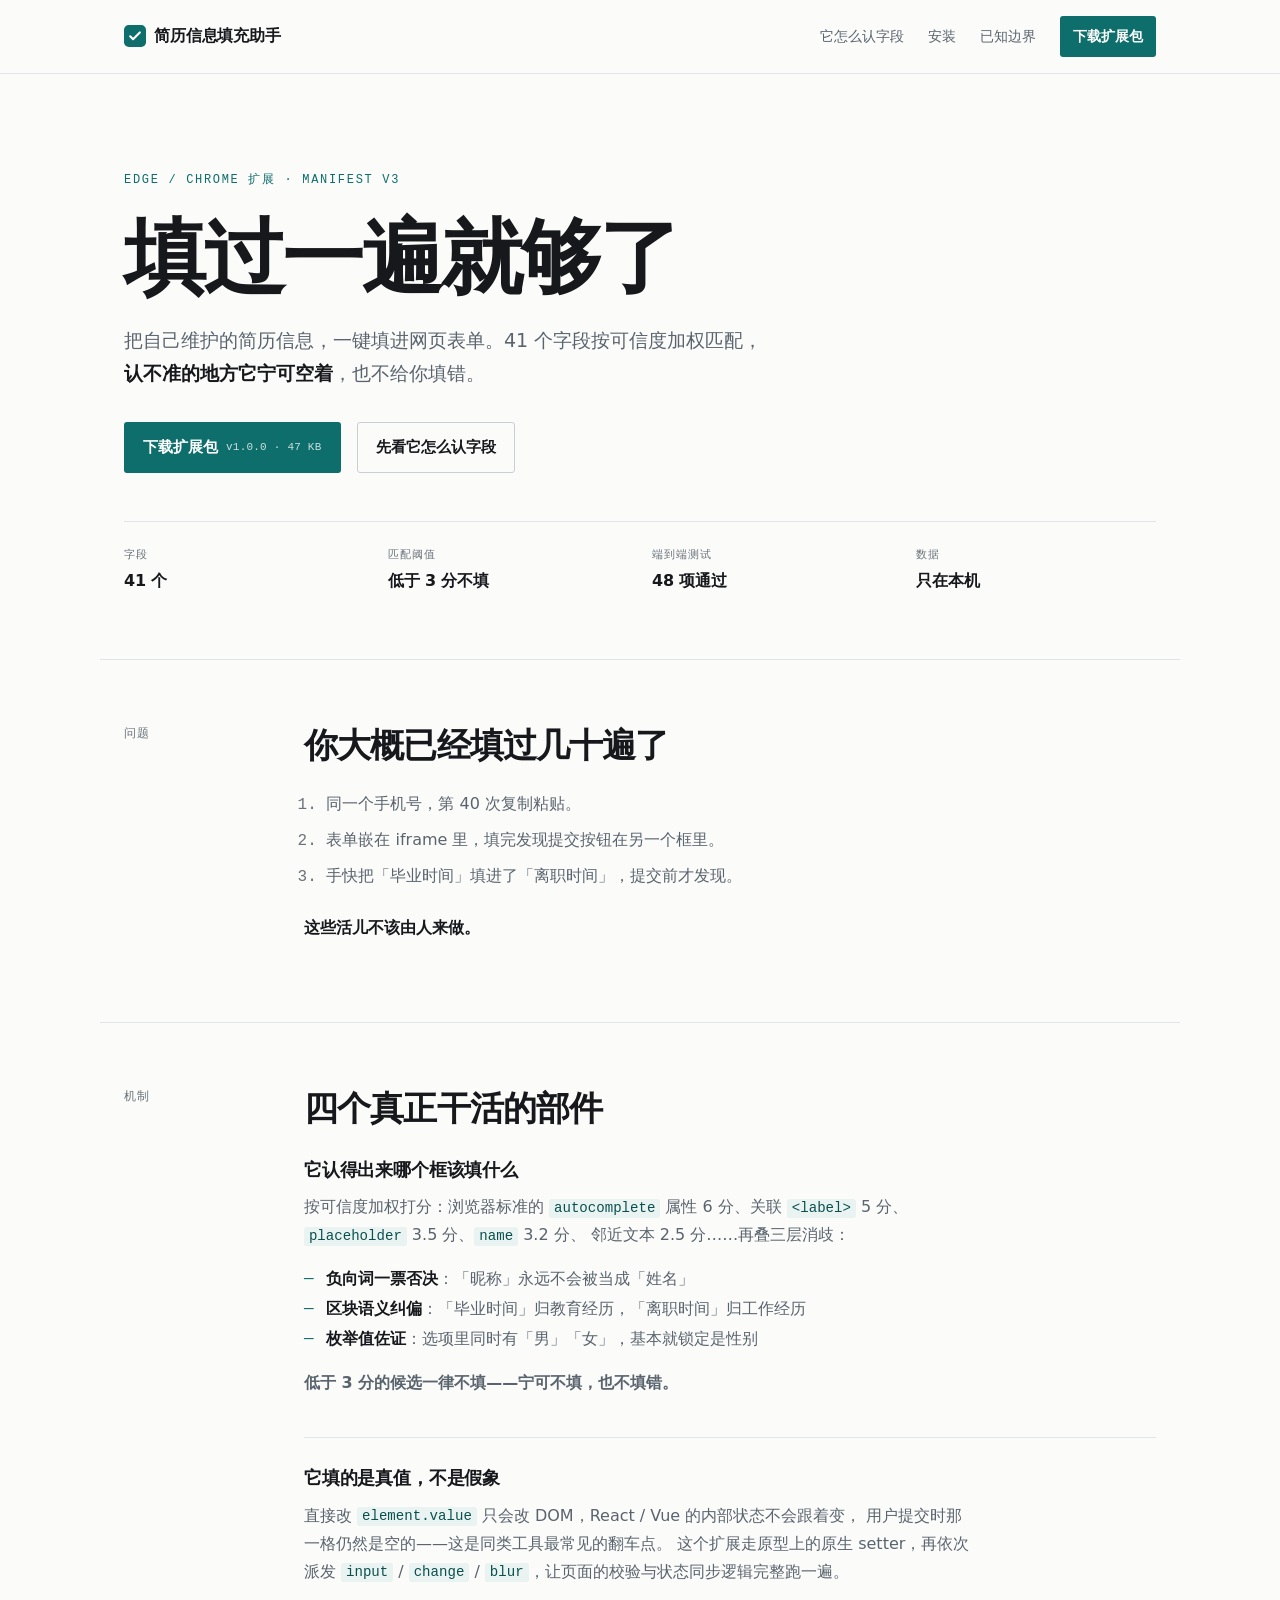
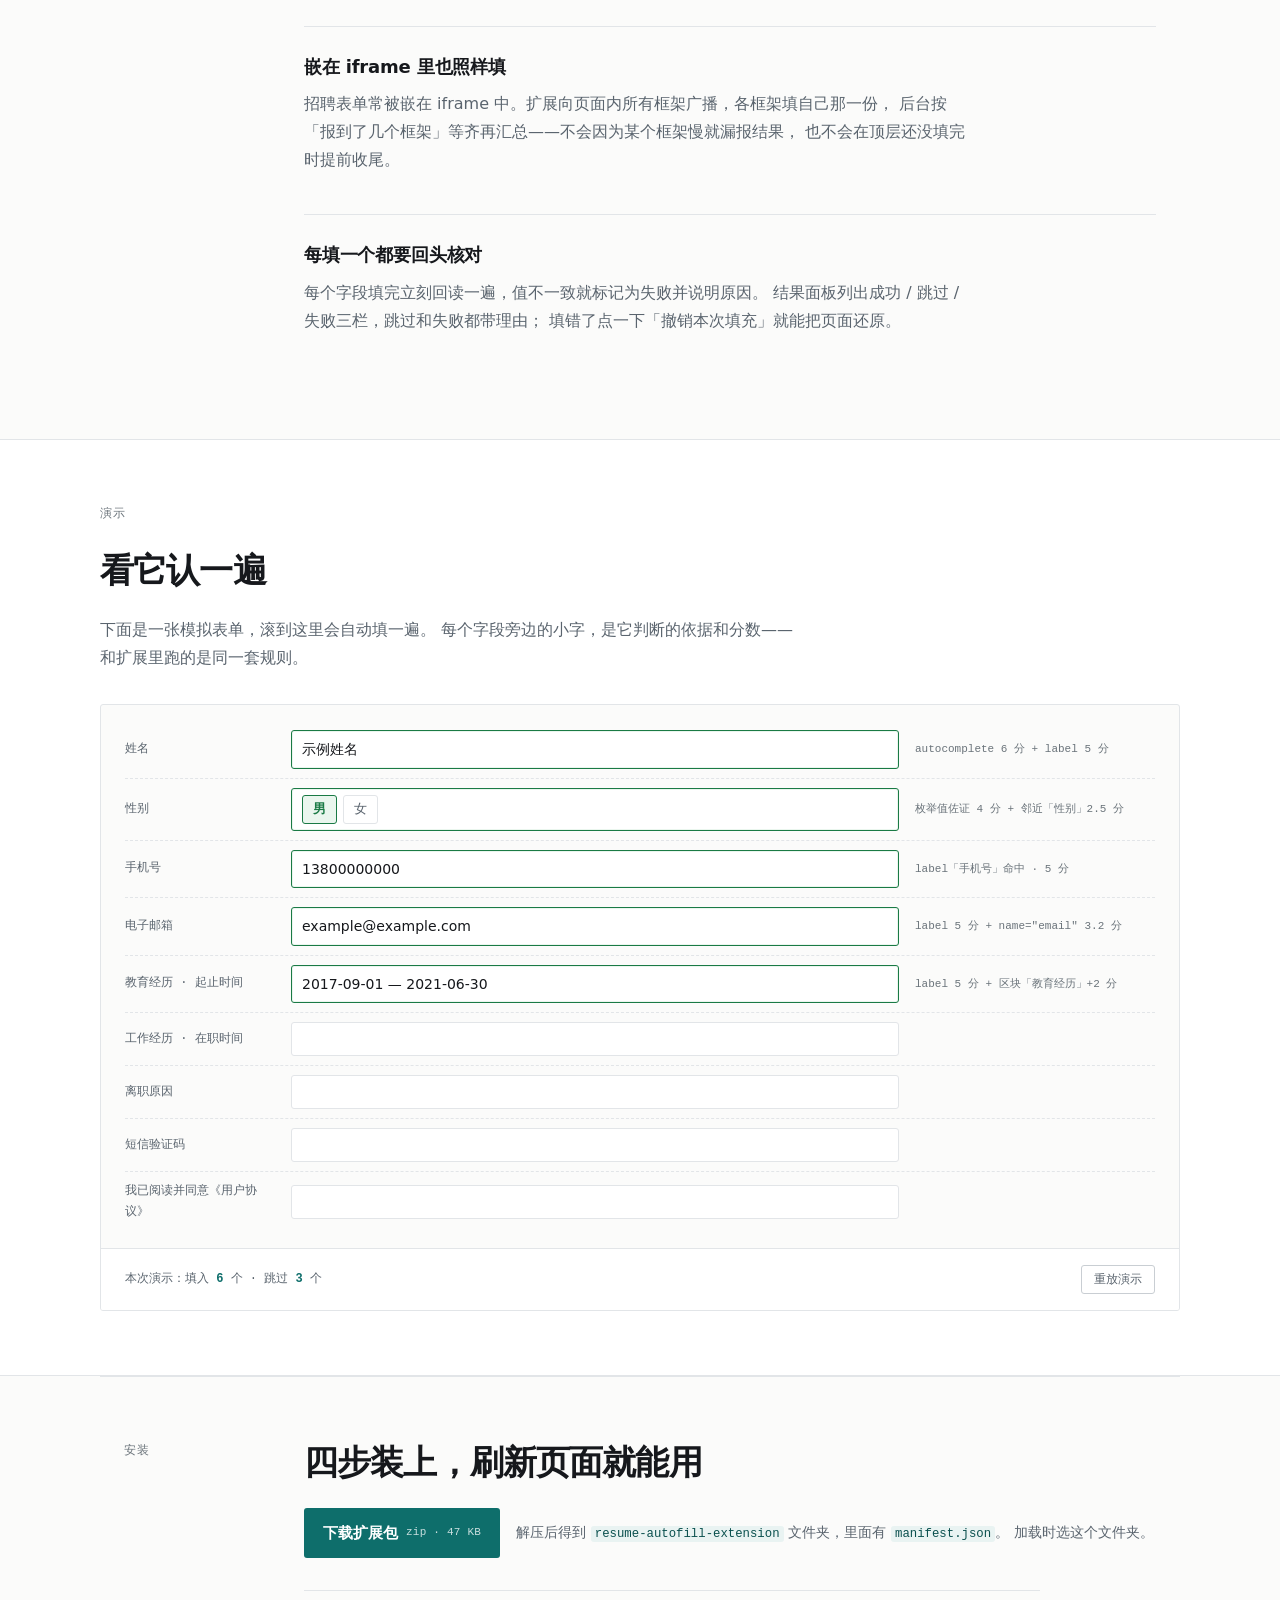
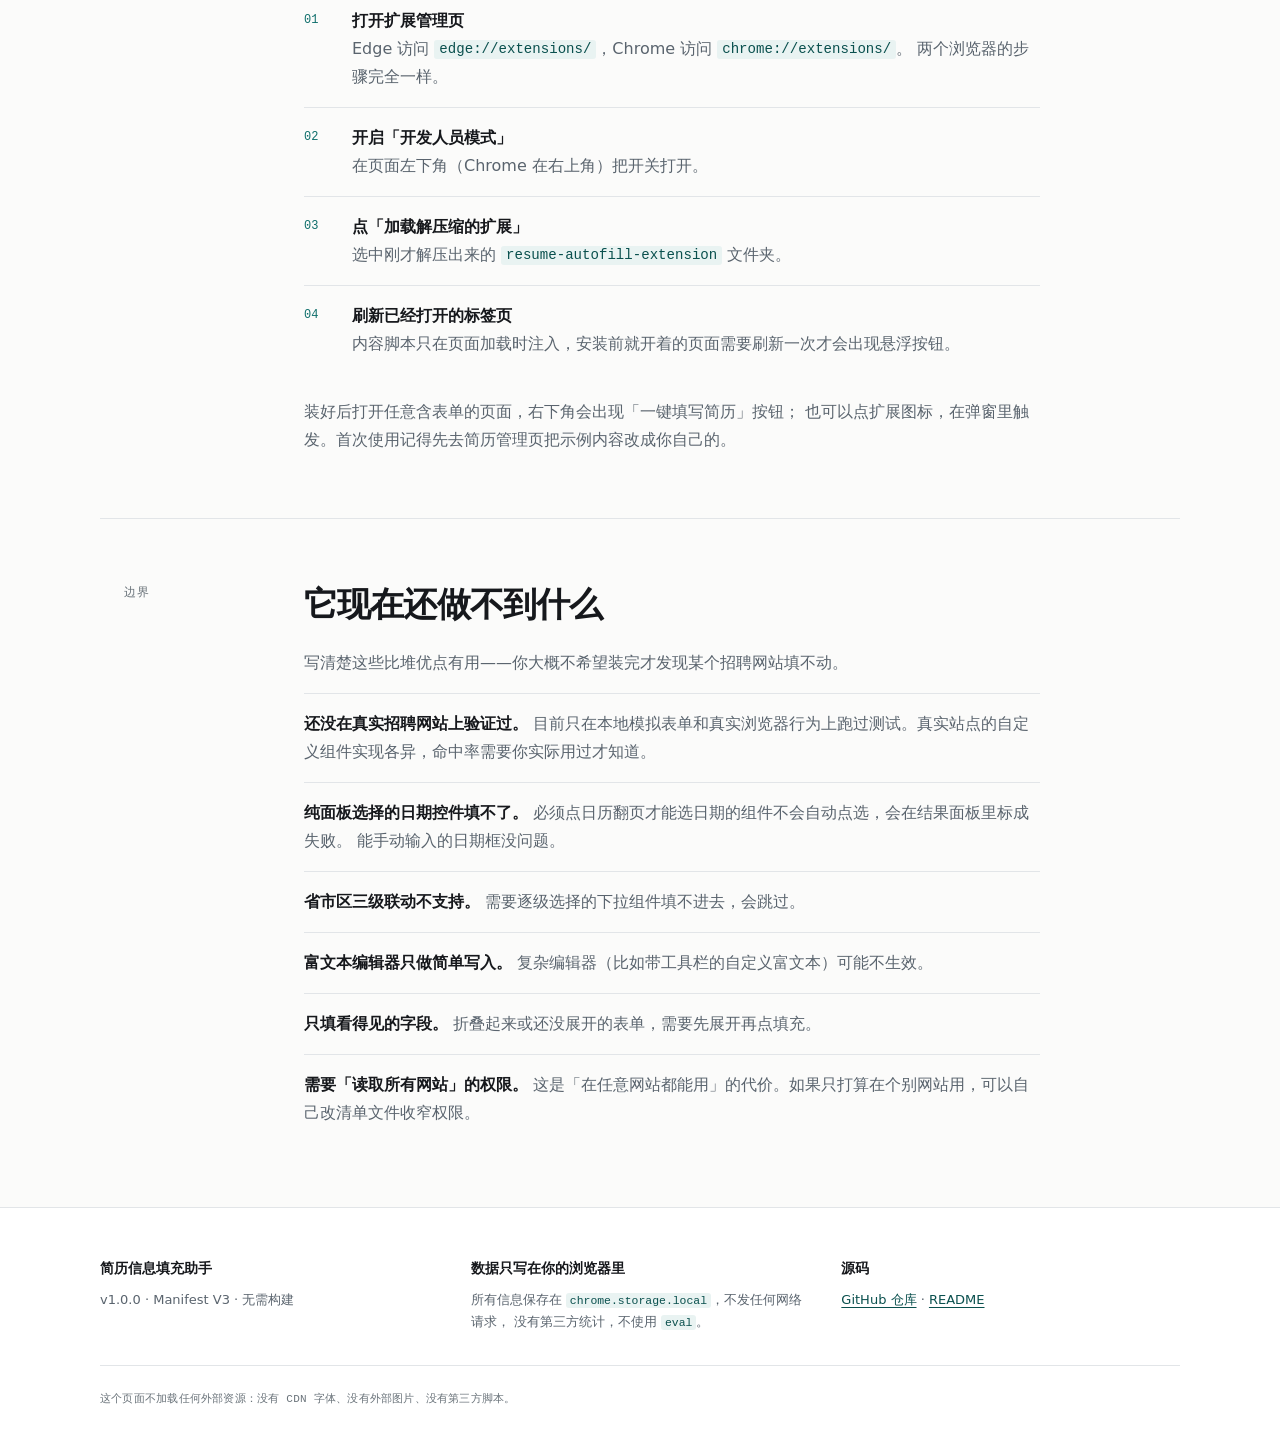
==== commit fe381d0a: "fix(docs): 修复安装区步骤列表被网格布局撑高的问题 .steps li 用了 display: grid，但 li 里是行内内容（文字、code）。 网格容器会把每段裸文本和每个 code " ====
--- a/docs/index.html
+++ b/docs/index.html
@@ -244,21 +244,29 @@
 
           <ol class="steps">
             <li>
-              <b>打开扩展管理页</b>
-              Edge 访问 <code>edge://extensions/</code>，Chrome 访问 <code>chrome://extensions/</code>。
-              两个浏览器的步骤完全一样。
-            </li>
-            <li>
-              <b>开启「开发人员模式」</b>
-              在页面左下角（Chrome 在右上角）把开关打开。
-            </li>
-            <li>
-              <b>点「加载解压缩的扩展」</b>
-              选中刚才解压出来的 <code>resume-autofill-extension</code> 文件夹。
-            </li>
-            <li>
-              <b>刷新已经打开的标签页</b>
-              内容脚本只在页面加载时注入，安装前就开着的页面需要刷新一次才会出现悬浮按钮。
+              <span class="steps__body">
+                <b>打开扩展管理页</b>
+                Edge 访问 <code>edge://extensions/</code>，Chrome 访问 <code>chrome://extensions/</code>。
+                两个浏览器的步骤完全一样。
+              </span>
+            </li>
+            <li>
+              <span class="steps__body">
+                <b>开启「开发人员模式」</b>
+                在页面左下角（Chrome 在右上角）把开关打开。
+              </span>
+            </li>
+            <li>
+              <span class="steps__body">
+                <b>点「加载解压缩的扩展」</b>
+                选中刚才解压出来的 <code>resume-autofill-extension</code> 文件夹。
+              </span>
+            </li>
+            <li>
+              <span class="steps__body">
+                <b>刷新已经打开的标签页</b>
+                内容脚本只在页面加载时注入，安装前就开着的页面需要刷新一次才会出现悬浮按钮。
+              </span>
             </li>
           </ol>
 
--- a/docs/styles.css
+++ b/docs/styles.css
@@ -637,6 +637,13 @@
   color: var(--ink-soft);
 }
 
+/* 步骤正文必须包一层：网格容器会把每一段裸文本和每个 <code> 都当成独立网格项，
+   直接放行内内容会被拆成几十个网格行，整块区域被撑出大片空白 */
+.steps__body {
+  display: block;
+  min-width: 0;
+}
+
 /* 这里的 01 / 02 是真的步骤顺序，编号承载了信息，不是装饰 */
 .steps li::before {
   content: counter(step, decimal-leading-zero);
